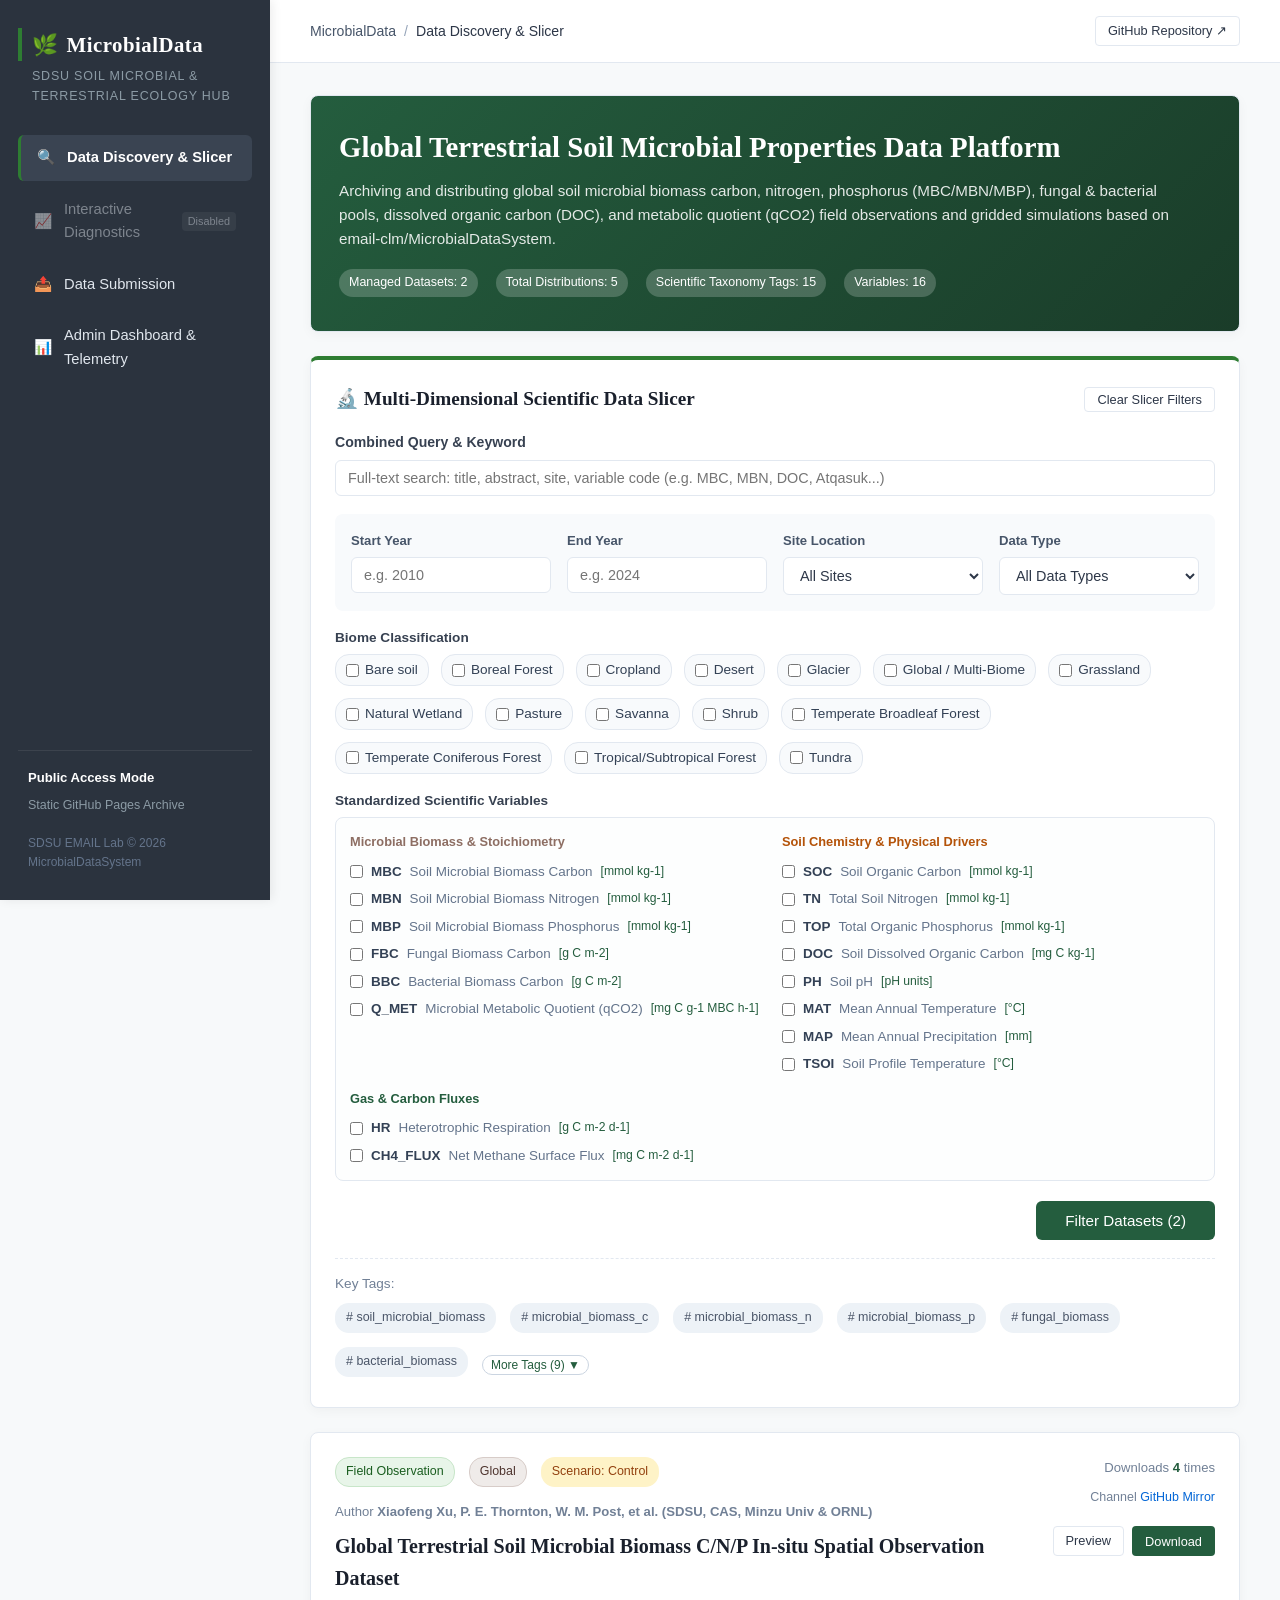
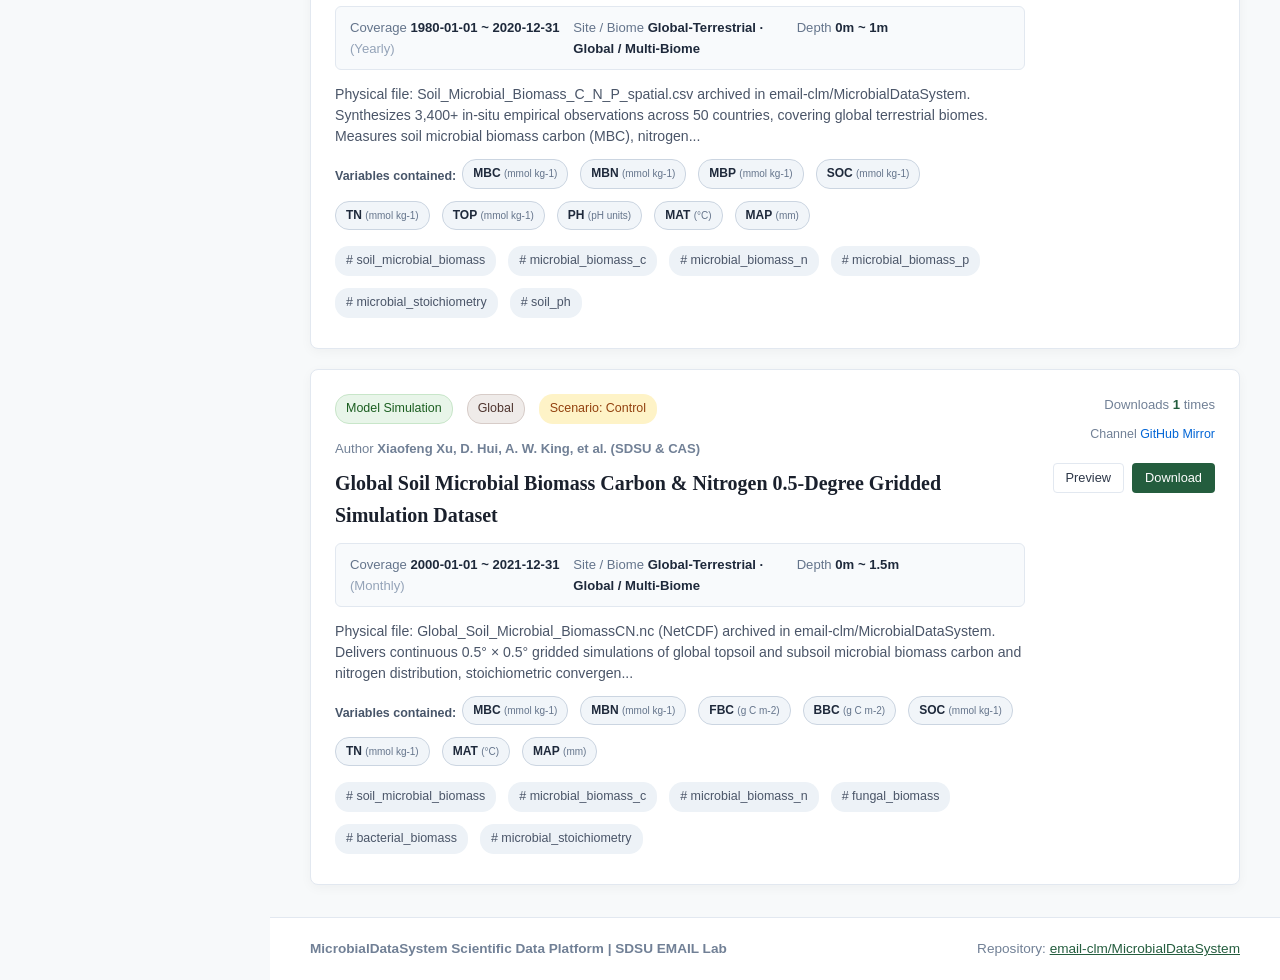
==== docs/index.html @ a7f604d0 "feat: add static pure-frontend portal build under docs for GitHub Pages deployment" ====
<!DOCTYPE html>
<html lang="en">
<head>
    <meta charset="UTF-8">
    <meta name="viewport" content="width=device-width, initial-scale=1.0">
    <title>Global Soil Microbial Data System (MicrobialDataSystem)</title>
    <link rel="stylesheet" href="assets/css/style.css">
    <script src="assets/js/echarts.min.js"></script>
    <script src="assets/js/data.js"></script>
    <style>
        .page-view { display: none; }
        .page-view.active { display: block; }
        .interactive-link { cursor: pointer; }
    </style>
</head>
<body>
    <!-- Sidebar -->
    <aside class="sidebar">
        <div class="brand">
            <span>🌿</span> MicrobialData
        </div>
        <div class="sub-brand">SDSU Soil Microbial & Terrestrial Ecology Hub</div>
        
        <ul class="sidebar-nav">
            <li>
                <a href="#/" id="navOverview" class="active">
                    <span>🔍</span> Data Discovery & Slicer
                </a>
            </li>
            <li>
                <a href="javascript:void(0);" style="opacity: 0.45; cursor: not-allowed; pointer-events: none; text-decoration: none;" title="Module undergoing maintenance (Disabled)">
                    <span>📈</span> Interactive Diagnostics <small style="font-size: 0.68rem; background: rgba(255,255,255,0.12); padding: 1px 6px; border-radius: 4px; margin-left: 6px;">Disabled</small>
                </a>
            </li>
            <li>
                <a href="#/upload" id="navUpload">
                    <span>📤</span> Data Submission
                </a>
            </li>
            <li>
                <a href="#/admin" id="navAdmin">
                    <span>📊</span> Admin Dashboard & Telemetry
                </a>
            </li>
        </ul>

        <div class="sidebar-footer">
            <div style="font-weight: 600; color: #fff;">Public Access Mode</div>
            <div style="font-size: 0.78rem;">Static GitHub Pages Archive</div>
            <div style="margin-top: 10px; font-size: 0.75rem; color: #64748b;">
                SDSU EMAIL Lab © 2026<br>
                MicrobialDataSystem
            </div>
        </div>
    </aside>

    <!-- Main Content Area -->
    <div class="main-wrapper">
        <header class="top-header">
            <div class="breadcrumbs" id="headerBreadcrumbs">
                <a href="#/" style="color: inherit; text-decoration: none; font-weight: 500;">MicrobialData</a>
                <span style="color: #94a3b8; margin: 0 2px;">/</span>
                <span id="breadcrumbCurrent">Data Discovery & Slicer</span>
            </div>
            <div class="header-user-status">
                <a href="https://github.com/email-clm/MicrobialDataSystem" target="_blank" class="btn btn-outline btn-sm">GitHub Repository ↗</a>
            </div>
        </header>

        <main class="content-area">
            <!-- 1. VIEW: Home & Slicer -->
            <div id="viewHome" class="page-view active">
                <div class="card" style="background: linear-gradient(135deg, #245d3e 0%, #1a3c29 100%); color: #fff; padding: 28px;">
                    <h1 style="font-family: var(--font-serif); font-size: 1.8rem; margin-bottom: 8px;">Global Terrestrial Soil Microbial Properties Data Platform</h1>
                    <p style="opacity: 0.88; font-size: 0.95rem; max-width: 860px; line-height: 1.6;">
                        Archiving and distributing global soil microbial biomass carbon, nitrogen, phosphorus (MBC/MBN/MBP), fungal & bacterial pools, dissolved organic carbon (DOC), and metabolic quotient (qCO2) field observations and gridded simulations based on email-clm/MicrobialDataSystem.
                    </p>
                    <div style="margin-top: 18px; display: flex; gap: 12px; flex-wrap: wrap;">
                        <span class="badge" id="statBadgeDatasets" style="background: rgba(255,255,255,0.2); color: #fff; border: none;">Managed Datasets: 2</span>
                        <span class="badge" id="statBadgeDownloads" style="background: rgba(255,255,255,0.2); color: #fff; border: none;">Total Distributions: 3</span>
                        <span class="badge" id="statBadgeKeywords" style="background: rgba(255,255,255,0.2); color: #fff; border: none;">Scientific Taxonomy Tags: 15</span>
                        <span class="badge" id="statBadgeVariables" style="background: rgba(255,255,255,0.2); color: #fff; border: none;">Variables: 16</span>
                    </div>
                </div>

                <!-- Multi-dimensional Scientific Data Slicer Panel -->
                <div class="card" style="border-top: 4px solid var(--primary-light);">
                    <div class="card-title">
                        <span>🔬 Multi-Dimensional Scientific Data Slicer</span>
                        <button type="button" onclick="resetFilters()" class="btn btn-outline btn-sm">Clear Slicer Filters</button>
                    </div>

                    <form id="dataSlicerForm" onsubmit="event.preventDefault(); applySlicerFilters();">
                        <div class="form-group">
                            <label class="form-label" for="searchQuery">Combined Query & Keyword</label>
                            <input type="text" id="searchQuery" class="form-control" placeholder="Full-text search: title, abstract, site, variable code (e.g. MBC, MBN, DOC, Atqasuk...)" oninput="applySlicerFilters()">
                        </div>

                        <!-- Spatio-temporal Grid -->
                        <div style="display: grid; grid-template-columns: repeat(auto-fit, minmax(200px, 1fr)); gap: 16px; background: #f8fafc; padding: 16px; border-radius: 8px; margin-bottom: 16px;">
                            <div>
                                <label class="form-label" style="font-size: 0.82rem; color: #475569;">Start Year</label>
                                <input type="number" id="filterStartYear" class="form-control" placeholder="e.g. 2010" min="1900" max="2100" oninput="applySlicerFilters()">
                            </div>

                            <div>
                                <label class="form-label" style="font-size: 0.82rem; color: #475569;">End Year</label>
                                <input type="number" id="filterEndYear" class="form-control" placeholder="e.g. 2024" min="1900" max="2100" oninput="applySlicerFilters()">
                            </div>

                            <div>
                                <label class="form-label" style="font-size: 0.82rem; color: #475569;">Site Location</label>
                                <select id="filterSite" class="form-control" onchange="applySlicerFilters()">
                                    <option value="">All Sites</option>
                                </select>
                            </div>

                            <div>
                                <label class="form-label" style="font-size: 0.82rem; color: #475569;">Data Type</label>
                                <select id="filterDataType" class="form-control" onchange="applySlicerFilters()">
                                    <option value="">All Data Types</option>
                                    <option value="Field Observation">Field Observation</option>
                                    <option value="Model Simulation">Model Simulation</option>
                                    <option value="Hybrid">Hybrid Assimilation</option>
                                </select>
                            </div>
                        </div>

                        <!-- Biome Multi-select -->
                        <div style="margin-bottom: 16px;">
                            <label class="form-label" style="font-size: 0.85rem; font-weight: 600;">Biome Classification</label>
                            <div id="biomeChecklist" style="display: flex; gap: 12px; flex-wrap: wrap;"></div>
                        </div>

                        <!-- Standardized Scientific Variables -->
                        <div style="margin-bottom: 20px;">
                            <label class="form-label" style="font-size: 0.85rem; font-weight: 600;">Standardized Scientific Variables</label>
                            <div style="display: grid; grid-template-columns: repeat(auto-fit, minmax(280px, 1fr)); gap: 14px; background: #fdfefe; border: 1px solid var(--border-color); border-radius: 8px; padding: 14px;">
                                <div>
                                    <div style="font-size: 0.8rem; font-weight: bold; color: var(--secondary); margin-bottom: 8px;">Microbial Biomass & Stoichiometry</div>
                                    <div id="varsMicrobial" style="display: flex; flex-direction: column; gap: 6px;"></div>
                                </div>
                                <div>
                                    <div style="font-size: 0.8rem; font-weight: bold; color: #b45309; margin-bottom: 8px;">Soil Chemistry & Physical Drivers</div>
                                    <div id="varsPhysics" style="display: flex; flex-direction: column; gap: 6px;"></div>
                                </div>
                                <div>
                                    <div style="font-size: 0.8rem; font-weight: bold; color: var(--primary); margin-bottom: 8px;">Gas & Carbon Fluxes</div>
                                    <div id="varsGas" style="display: flex; flex-direction: column; gap: 6px;"></div>
                                </div>
                            </div>
                        </div>

                        <div style="display: flex; justify-content: flex-end;">
                            <button type="button" onclick="applySlicerFilters()" class="btn btn-primary" id="btnFilterCount" style="padding: 10px 28px; font-size: 0.95rem;">Filter Datasets</button>
                        </div>
                    </form>

                    <!-- Popular Taxonomy Tags (Top 6 + Collapsible More) -->
                    <div style="margin-top: 18px; padding-top: 14px; border-top: 1px dashed var(--border-color); display: flex; align-items: center; gap: 8px; flex-wrap: wrap;">
                        <span style="font-size: 0.85rem; color: var(--text-muted); font-weight: 500;">Key Tags:</span>
                        <div id="keyTagsContainer" style="display: inline-flex; gap: 8px; flex-wrap: wrap; align-items: center;"></div>
                    </div>
                </div>

                <!-- Dataset Cards List -->
                <div id="datasetCardsContainer" style="display: flex; flex-direction: column; gap: 20px;"></div>
            </div>

            <!-- 2. VIEW: Dataset Detail -->
            <div id="viewDetail" class="page-view">
                <div id="detailContent"></div>
            </div>

            <!-- 3. VIEW: Upload Form (Simulated Static Form) -->
            <div id="viewUpload" class="page-view">
                <div class="card" style="max-width: 900px; margin: 0 auto;">
                    <div class="card-title">
                        <span>📤 Ingest & Share Scientific Dataset</span>
                        <span class="badge badge-primary">GitHub & Local File & Cloud</span>
                    </div>
                    <p class="card-subtitle">
                        In accordance with scientific data sharing standards, please enter accurate metadata. Submissions will be indexed and cataloged automatically.
                    </p>
                    <form onsubmit="event.preventDefault(); submitStaticUpload();">
                        <div class="form-group">
                            <label class="form-label">Dataset Title / Research Publication Name *</label>
                            <input type="text" id="uploadTitle" class="form-control" placeholder="e.g., Global Soil Microbial Biomass Carbon and Nitrogen Dataset" required>
                        </div>
                        <div style="display: grid; grid-template-columns: 1fr 1fr; gap: 16px;">
                            <div class="form-group">
                                <label class="form-label">Lead Author / Responsible Group *</label>
                                <input type="text" id="uploadAuthor" class="form-control" placeholder="e.g., Xiaofeng Xu et al. (SDSU)" required>
                            </div>
                            <div class="form-group">
                                <label class="form-label">Base Year *</label>
                                <input type="number" id="uploadYear" class="form-control" value="2026" required>
                            </div>
                        </div>
                        <div class="form-group">
                            <label class="form-label">Detailed Description & Scientific Background *</label>
                            <textarea id="uploadDesc" class="form-control" rows="4" placeholder="Experimental design, sampling methods, geographical scope..." required></textarea>
                        </div>
                        <div class="form-group">
                            <label class="form-label">GitHub Repository / Direct Download Link</label>
                            <input type="url" id="uploadUrl" class="form-control" value="https://github.com/email-clm/MicrobialDataSystem">
                        </div>
                        <div style="margin-top: 24px; display: flex; justify-content: flex-end; gap: 12px;">
                            <a href="#/" class="btn btn-outline">Cancel</a>
                            <button type="submit" class="btn btn-primary">Submit & Ingest to Portal</button>
                        </div>
                    </form>
                </div>
            </div>

            <!-- 4. VIEW: Admin Dashboard -->
            <div id="viewAdmin" class="page-view">
                <div style="display: flex; justify-content: space-between; align-items: center; margin-bottom: 24px; flex-wrap: wrap; gap: 12px;">
                    <div>
                        <h1 style="font-family: var(--font-serif); font-size: 1.5rem; color: #1a202c;">Platform Management & Scientific Audit Telemetry</h1>
                        <p style="font-size: 0.88rem; color: var(--text-muted);">Real-time telemetry on dataset distributions, research purposes, and data taxonomy.</p>
                    </div>
                </div>

                <div class="stats-grid">
                    <div class="stat-box">
                        <div class="stat-label">Managed Datasets</div>
                        <div class="stat-num" id="adminStatDatasets">2</div>
                    </div>
                    <div class="stat-box">
                        <div class="stat-label">Total Distributions</div>
                        <div class="stat-num" id="adminStatDownloads" style="color: var(--primary);">3</div>
                    </div>
                    <div class="stat-box">
                        <div class="stat-label">Recorded Distributions</div>
                        <div class="stat-num" id="adminStatRecords">3</div>
                    </div>
                    <div class="stat-box">
                        <div class="stat-label">Active Subject Tags</div>
                        <div class="stat-num" id="adminStatTags" style="color: var(--secondary);">15</div>
                    </div>
                </div>

                <div style="display: grid; grid-template-columns: 3fr 2fr; gap: 24px;">
                    <div class="card">
                        <div class="card-title">Distribution Volume by Dataset</div>
                        <div id="adminTrendChart" style="width: 100%; height: 320px;"></div>
                    </div>
                    <div class="card">
                        <div class="card-title">Archived Dataset Composition by Data Type</div>
                        <div id="adminPurposeChart" style="width: 100%; height: 320px;"></div>
                    </div>
                </div>
            </div>
        </main>

        <footer class="footer">
            <div>
                <strong>MicrobialDataSystem Scientific Data Platform | SDSU EMAIL Lab</strong>
            </div>
            <div>
                Repository: <a href="https://github.com/email-clm/MicrobialDataSystem" target="_blank" style="color: var(--primary);">email-clm/MicrobialDataSystem</a>
            </div>
        </footer>
    </div>

    <!-- Download Modal -->
    <div class="modal-overlay" id="downloadModal">
        <div class="modal-card">
            <div class="modal-header">
                <div class="modal-title">Scientific Data Access & Usage Registration</div>
                <button class="modal-close" onclick="closeDownloadModal()">&times;</button>
            </div>
            <form onsubmit="event.preventDefault(); confirmModalDownload();">
                <div style="margin-bottom: 16px; font-size: 0.9rem; color: var(--text-muted);">
                    You are requesting to access dataset:<br>
                    <strong id="modalDatasetTitle" style="color: var(--text-dark);">-</strong>
                    <div style="margin-top: 4px; font-size: 0.82rem;">Distribution Channel: <span id="modalSourceType">GitHub Stream</span></div>
                </div>

                <div class="form-group">
                    <label class="form-label" for="modalInstitution">Your Research Institution / University *</label>
                    <input type="text" id="modalInstitution" class="form-control" placeholder="e.g., San Diego State University / CAS" required>
                </div>

                <div class="form-group">
                    <label class="form-label" for="modalPurpose">Research Purpose & Application Context *</label>
                    <select id="modalPurpose" class="form-control" required>
                        <option value="Academic Research" selected>Academic Research & Peer-Reviewed Publications</option>
                        <option value="Model Calibration & Validation">Microbial & Land Model Calibration/Validation</option>
                        <option value="Teaching & Education">Graduate / University Course Teaching</option>
                        <option value="Cross-site Synthesis">Global Synthesis & Meta-analysis</option>
                        <option value="General Exploration">General Scientific Exploration & Evaluation</option>
                    </select>
                </div>

                <div style="font-size: 0.78rem; color: #94a3b8; margin-bottom: 18px; line-height: 1.4;">
                    * Governed by scientific data sharing policies. Purpose and institutional affiliations are recorded in the audit log for provenance and citation tracking.
                </div>

                <div style="display: flex; justify-content: flex-end; gap: 10px;">
                    <button type="button" class="btn btn-outline" onclick="closeDownloadModal()">Cancel</button>
                    <button type="submit" id="modalSubmitBtn" class="btn btn-primary">Confirm Purpose & Start Download</button>
                </div>
            </form>
        </div>
    </div>

    <!-- Static Application Script -->
    <script src="assets/js/app.js"></script>
</body>
</html>
---- docs/assets/css/style.css ----
:root {
    --sidebar-bg: #2b333e;
    --sidebar-active: #3a4452;
    --sidebar-hover: #333d4b;
    --sidebar-text: #e0e6ed;
    --sidebar-muted: #8c9ba5;
    
    --primary: #245d3e;
    --primary-light: #2e7d32;
    --primary-hover: #1b4730;
    --secondary: #8d6e63;
    
    --bg-canvas: #f7f9fa;
    --card-bg: #ffffff;
    --text-dark: #2d3748;
    --text-muted: #718096;
    --border-color: #e2e8f0;
    --border-focus: #2e7d32;
    
    --font-serif: Merriweather, "Source Serif Pro", Georgia, serif;
    --font-sans: -apple-system, BlinkMacSystemFont, "Segoe UI", Roboto, "Helvetica Neue", Arial, sans-serif;
    --font-mono: ui-monospace, SFMono-Regular, Menlo, Monaco, Consolas, monospace;
}

* {
    box-sizing: border-box;
    margin: 0;
    padding: 0;
}

body {
    font-family: var(--font-sans);
    background-color: var(--bg-canvas);
    color: var(--text-dark);
    display: flex;
    min-height: 100vh;
    line-height: 1.6;
}

/* Fixed left vertical navigation (GRooT elegant style) */
.sidebar {
    width: 270px;
    background: var(--sidebar-bg);
    color: var(--sidebar-text);
    display: flex;
    flex-direction: column;
    position: fixed;
    top: 0;
    bottom: 0;
    left: 0;
    padding: 28px 18px;
    z-index: 100;
    box-shadow: 2px 0 10px rgba(0, 0, 0, 0.08);
}

.sidebar .brand {
    font-family: var(--font-serif);
    font-size: 1.3rem;
    font-weight: 700;
    color: #ffffff;
    letter-spacing: 0.5px;
    margin-bottom: 6px;
    padding-left: 10px;
    border-left: 4px solid var(--primary-light);
    display: flex;
    align-items: center;
    gap: 8px;
}

.sidebar .sub-brand {
    font-size: 0.78rem;
    color: var(--sidebar-muted);
    padding-left: 14px;
    margin-bottom: 28px;
    text-transform: uppercase;
    letter-spacing: 0.8px;
}

.sidebar-nav {
    list-style: none;
    display: flex;
    flex-direction: column;
    gap: 6px;
}

.sidebar-nav a {
    color: var(--sidebar-text);
    text-decoration: none;
    padding: 11px 16px;
    border-radius: 6px;
    display: flex;
    align-items: center;
    gap: 12px;
    font-size: 0.92rem;
    font-weight: 500;
    transition: all 0.2s ease-in-out;
}

.sidebar-nav a:hover {
    background: var(--sidebar-hover);
    color: #ffffff;
    transform: translateX(2px);
}

.sidebar-nav a.active {
    background: var(--sidebar-active);
    color: #ffffff;
    border-left: 3px solid var(--primary-light);
    font-weight: 600;
}

.sidebar-footer {
    margin-top: auto;
    font-size: 0.82rem;
    color: var(--sidebar-muted);
    padding: 16px 10px 0 10px;
    border-top: 1px solid rgba(255, 255, 255, 0.08);
    display: flex;
    flex-direction: column;
    gap: 8px;
}

.sidebar-footer a {
    color: #cbd5e0;
    text-decoration: none;
    transition: color 0.2s;
}

.sidebar-footer a:hover {
    color: #ffffff;
    text-decoration: underline;
}

/* Main content area */
.main-wrapper {
    margin-left: 270px;
    flex: 1;
    display: flex;
    flex-direction: column;
    min-height: 100vh;
}

.top-header {
    background: #ffffff;
    border-bottom: 1px solid var(--border-color);
    padding: 16px 40px;
    display: flex;
    justify-content: space-between;
    align-items: center;
}

.breadcrumbs {
    font-size: 0.88rem;
    color: var(--text-muted);
    display: flex;
    align-items: center;
    gap: 6px;
    flex-wrap: wrap;
}
.breadcrumbs a {
    color: #475569;
    text-decoration: none;
    transition: color 0.15s ease;
}
.breadcrumbs a:hover {
    color: var(--primary);
    text-decoration: underline;
}
.breadcrumbs span {
    color: var(--text-dark);
    font-weight: 500;
}

.header-user-status {
    font-size: 0.88rem;
    display: flex;
    align-items: center;
    gap: 12px;
}

.content-area {
    padding: 32px 40px;
    max-width: 1440px;
    width: 100%;
}

.footer {
    margin-top: auto;
    padding: 20px 40px;
    border-top: 1px solid var(--border-color);
    background: #ffffff;
    font-size: 0.85rem;
    color: var(--text-muted);
    display: flex;
    justify-content: space-between;
    align-items: center;
}

/* Cards and grid system */
.card {
    background: var(--card-bg);
    border: 1px solid var(--border-color);
    border-radius: 8px;
    padding: 24px;
    margin-bottom: 24px;
    box-shadow: 0 3px 12px rgba(0, 0, 0, 0.04);
}

.card-title {
    font-family: var(--font-serif);
    font-size: 1.2rem;
    color: #1a202c;
    margin-bottom: 16px;
    font-weight: 600;
    display: flex;
    align-items: center;
    justify-content: space-between;
}

.card-subtitle {
    font-size: 0.9rem;
    color: var(--text-muted);
    margin-top: -10px;
    margin-bottom: 16px;
}

.stats-grid {
    display: grid;
    grid-template-columns: repeat(auto-fit, minmax(220px, 1fr));
    gap: 20px;
    margin-bottom: 24px;
}

.stat-box {
    background: #ffffff;
    border: 1px solid var(--border-color);
    border-radius: 8px;
    padding: 20px;
    box-shadow: 0 2px 8px rgba(0,0,0,0.03);
    border-top: 4px solid var(--primary-light);
}

.stat-label {
    font-size: 0.82rem;
    text-transform: uppercase;
    color: var(--text-muted);
    letter-spacing: 0.5px;
    margin-bottom: 6px;
}

.stat-num {
    font-size: 2rem;
    font-weight: 700;
    color: #1a202c;
    font-family: var(--font-serif);
}

/* Tags and badges */
.badge {
    display: inline-block;
    padding: 4px 10px;
    background: #edf2f7;
    color: #4a5568;
    border-radius: 14px;
    font-size: 0.78rem;
    font-weight: 500;
    margin-right: 6px;
    margin-bottom: 6px;
    text-decoration: none;
    transition: all 0.15s ease;
    border: 1px solid transparent;
}

.badge:hover, .badge.active {
    background: #e2e8f0;
    color: var(--primary);
    border-color: var(--primary-light);
}

.badge-primary {
    background: #e8f5e9;
    color: #1b5e20;
    border-color: #c8e6c9;
}

.badge-brown {
    background: #efebe9;
    color: #4e342e;
    border-color: #d7ccc8;
}

/* Button standards */
.btn {
    display: inline-flex;
    align-items: center;
    justify-content: center;
    gap: 8px;
    padding: 8px 18px;
    border-radius: 6px;
    font-size: 0.9rem;
    font-weight: 500;
    cursor: pointer;
    text-decoration: none;
    transition: all 0.2s ease;
    border: 1px solid transparent;
}

.btn-primary {
    background: var(--primary);
    color: #ffffff;
}
.btn-primary:hover {
    background: var(--primary-hover);
    color: #ffffff;
}

.btn-outline {
    background: transparent;
    color: var(--text-dark);
    border-color: var(--border-color);
}
.btn-outline:hover {
    background: #f1f5f9;
    border-color: #cbd5e1;
}

.btn-secondary {
    background: var(--secondary);
    color: #ffffff;
}
.btn-secondary:hover {
    background: #6d4c41;
}

.btn-sm {
    padding: 4px 12px;
    font-size: 0.8rem;
    border-radius: 4px;
}

/* Form input controls */
.form-group {
    margin-bottom: 18px;
}

.form-label {
    display: block;
    margin-bottom: 6px;
    font-size: 0.88rem;
    font-weight: 600;
    color: #374151;
}

.form-control {
    width: 100%;
    padding: 9px 12px;
    border: 1px solid var(--border-color);
    border-radius: 6px;
    font-size: 0.9rem;
    color: var(--text-dark);
    background-color: #ffffff;
    transition: border-color 0.15s ease-in-out, box-shadow 0.15s ease-in-out;
}

.form-control:focus {
    outline: none;
    border-color: var(--border-focus);
    box-shadow: 0 0 0 3px rgba(46, 125, 50, 0.15);
}

textarea.form-control {
    min-height: 100px;
    resize: vertical;
}

/* Modal standards */
.modal-overlay {
    display: none;
    position: fixed;
    top: 0; left: 0; right: 0; bottom: 0;
    background: rgba(0, 0, 0, 0.55);
    z-index: 1000;
    align-items: center;
    justify-content: center;
}

.modal-overlay.active {
    display: flex;
}

.modal-card {
    background: #ffffff;
    border-radius: 10px;
    width: 90%;
    max-width: 520px;
    padding: 28px;
    box-shadow: 0 20px 25px -5px rgba(0, 0, 0, 0.15), 0 10px 10px -5px rgba(0, 0, 0, 0.05);
}

.modal-header {
    display: flex;
    justify-content: space-between;
    align-items: center;
    margin-bottom: 18px;
    border-bottom: 1px solid var(--border-color);
    padding-bottom: 12px;
}

.modal-title {
    font-family: var(--font-serif);
    font-size: 1.15rem;
    font-weight: 700;
    color: var(--text-dark);
}

.modal-close {
    background: none;
    border: none;
    font-size: 1.4rem;
    cursor: pointer;
    color: var(--text-muted);
}

/* Data tables */
.data-table {
    width: 100%;
    border-collapse: collapse;
    font-size: 0.88rem;
}

.data-table th, .data-table td {
    padding: 12px 14px;
    text-align: left;
    border-bottom: 1px solid var(--border-color);
}

.data-table th {
    background-color: #f8fafc;
    color: #475569;
    font-weight: 600;
}

.data-table tr:hover td {
    background-color: #f8fafc;
}

/* Flash notifications */
.flash-message {
    padding: 12px 18px;
    border-radius: 6px;
    margin-bottom: 20px;
    font-size: 0.9rem;
}
.flash-success {
    background-color: #def7ec;
    color: #03543f;
    border: 1px solid #bcf0da;
}
.flash-error {
    background-color: #fde8e8;
    color: #9b1c1c;
    border: 1px solid #f8b4b4;
}
.flash-info {
    background-color: #e1effe;
    color: #1e429f;
    border: 1px solid #b3c5ff;
}
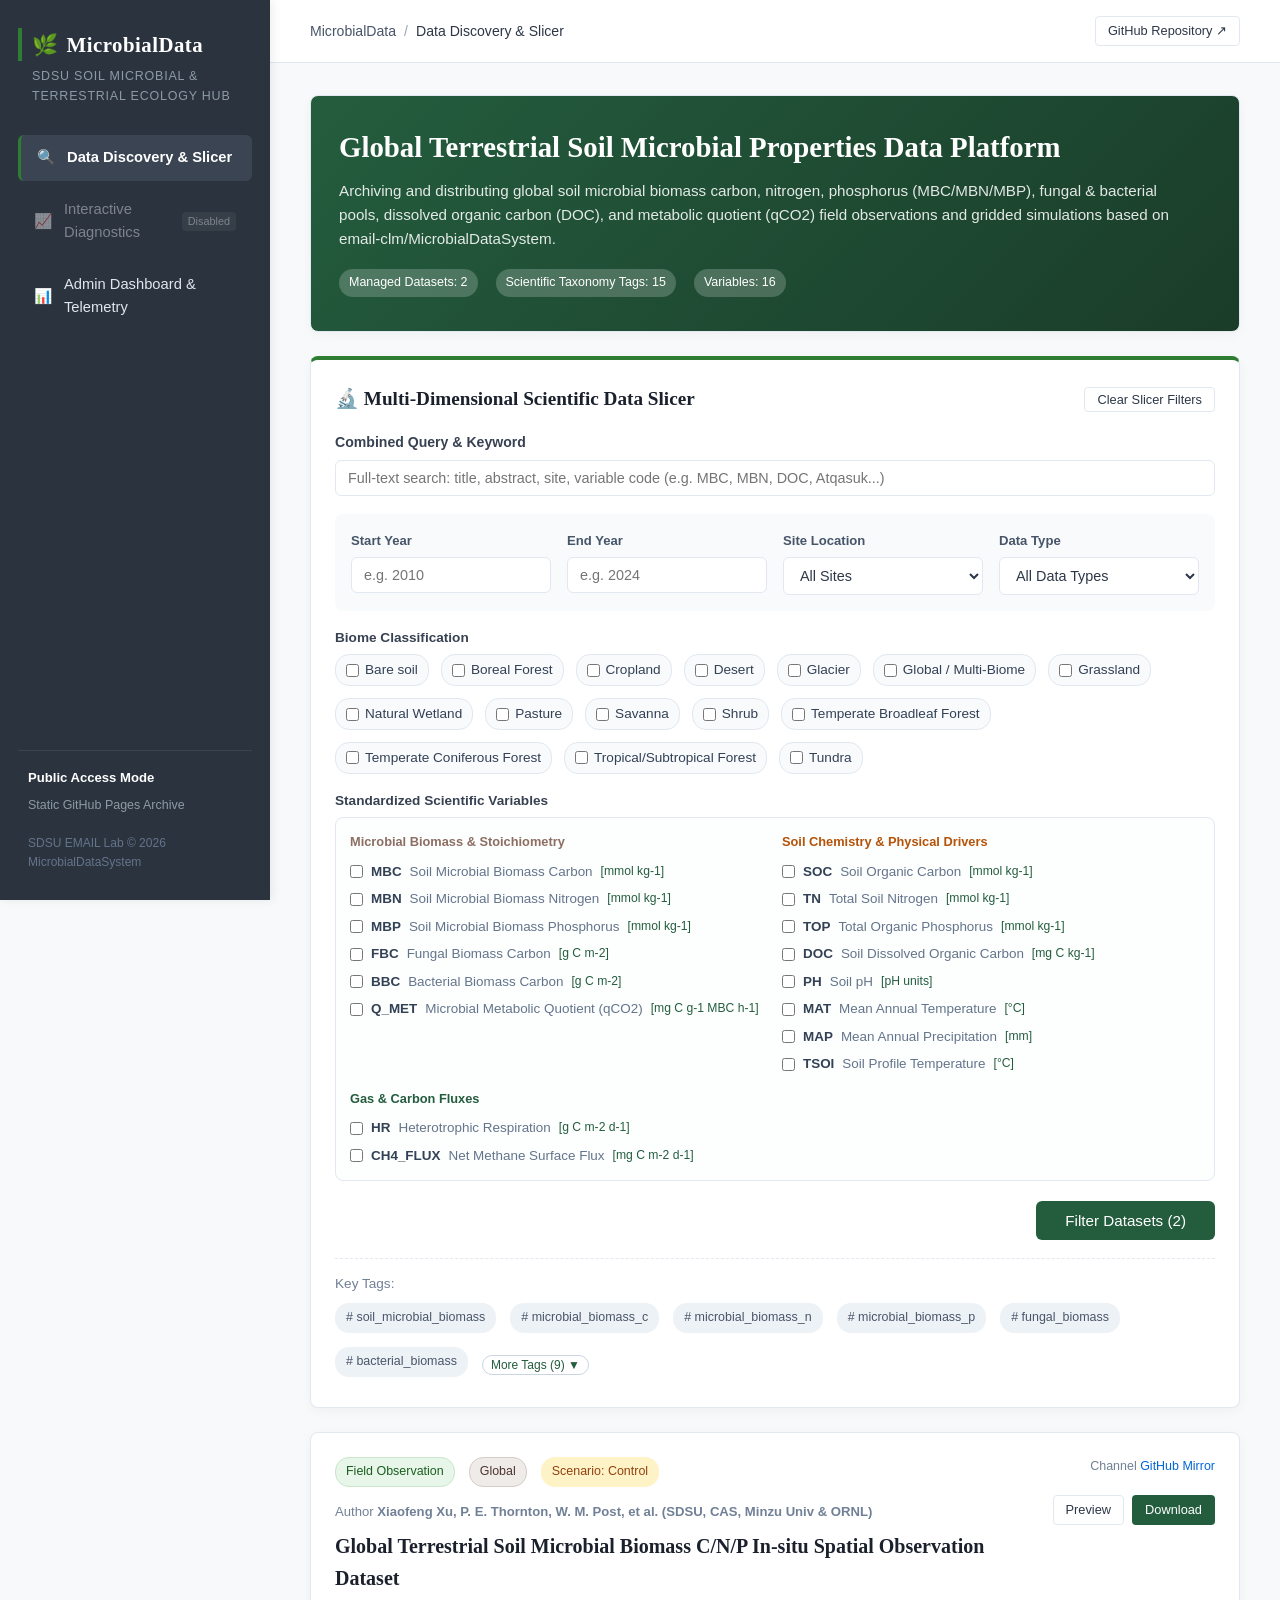
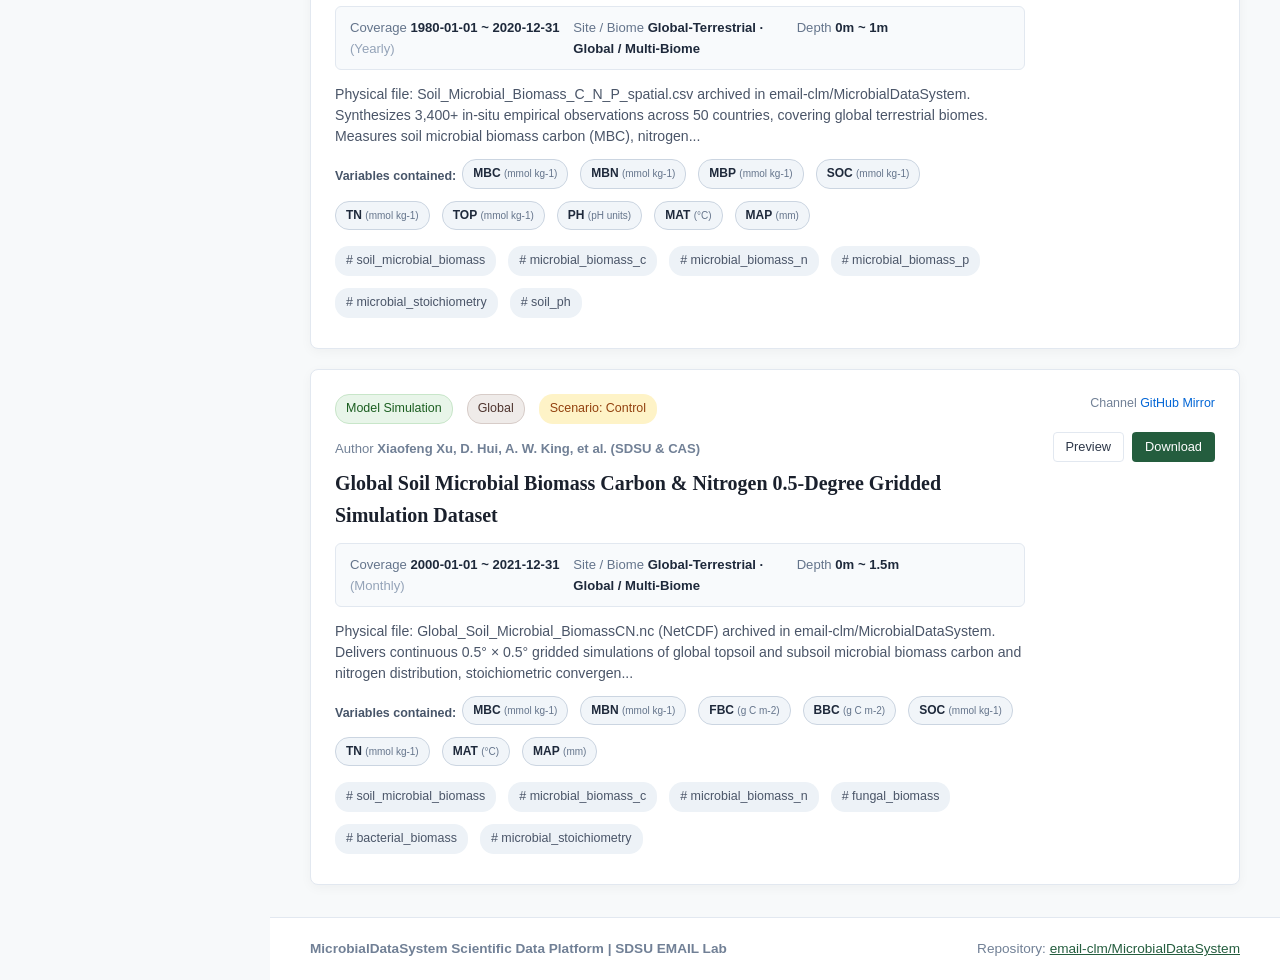
==== commit 84c2b842: "refactor: remove download counters, access registration, and submission from static build" ====
--- a/docs/index.html
+++ b/docs/index.html
@@ -4,6 +4,7 @@
     <meta charset="UTF-8">
     <meta name="viewport" content="width=device-width, initial-scale=1.0">
     <title>Global Soil Microbial Data System (MicrobialDataSystem)</title>
+    <link rel="icon" type="image/svg+xml" href="favicon.svg">
     <link rel="stylesheet" href="assets/css/style.css">
     <script src="assets/js/echarts.min.js"></script>
     <script src="assets/js/data.js"></script>
@@ -33,11 +34,6 @@
                 </a>
             </li>
             <li>
-                <a href="#/upload" id="navUpload">
-                    <span>📤</span> Data Submission
-                </a>
-            </li>
-            <li>
                 <a href="#/admin" id="navAdmin">
                     <span>📊</span> Admin Dashboard & Telemetry
                 </a>
@@ -77,7 +73,6 @@
                     </p>
                     <div style="margin-top: 18px; display: flex; gap: 12px; flex-wrap: wrap;">
                         <span class="badge" id="statBadgeDatasets" style="background: rgba(255,255,255,0.2); color: #fff; border: none;">Managed Datasets: 2</span>
-                        <span class="badge" id="statBadgeDownloads" style="background: rgba(255,255,255,0.2); color: #fff; border: none;">Total Distributions: 3</span>
                         <span class="badge" id="statBadgeKeywords" style="background: rgba(255,255,255,0.2); color: #fff; border: none;">Scientific Taxonomy Tags: 15</span>
                         <span class="badge" id="statBadgeVariables" style="background: rgba(255,255,255,0.2); color: #fff; border: none;">Variables: 16</span>
                     </div>
@@ -172,53 +167,12 @@
                 <div id="detailContent"></div>
             </div>
 
-            <!-- 3. VIEW: Upload Form (Simulated Static Form) -->
-            <div id="viewUpload" class="page-view">
-                <div class="card" style="max-width: 900px; margin: 0 auto;">
-                    <div class="card-title">
-                        <span>📤 Ingest & Share Scientific Dataset</span>
-                        <span class="badge badge-primary">GitHub & Local File & Cloud</span>
-                    </div>
-                    <p class="card-subtitle">
-                        In accordance with scientific data sharing standards, please enter accurate metadata. Submissions will be indexed and cataloged automatically.
-                    </p>
-                    <form onsubmit="event.preventDefault(); submitStaticUpload();">
-                        <div class="form-group">
-                            <label class="form-label">Dataset Title / Research Publication Name *</label>
-                            <input type="text" id="uploadTitle" class="form-control" placeholder="e.g., Global Soil Microbial Biomass Carbon and Nitrogen Dataset" required>
-                        </div>
-                        <div style="display: grid; grid-template-columns: 1fr 1fr; gap: 16px;">
-                            <div class="form-group">
-                                <label class="form-label">Lead Author / Responsible Group *</label>
-                                <input type="text" id="uploadAuthor" class="form-control" placeholder="e.g., Xiaofeng Xu et al. (SDSU)" required>
-                            </div>
-                            <div class="form-group">
-                                <label class="form-label">Base Year *</label>
-                                <input type="number" id="uploadYear" class="form-control" value="2026" required>
-                            </div>
-                        </div>
-                        <div class="form-group">
-                            <label class="form-label">Detailed Description & Scientific Background *</label>
-                            <textarea id="uploadDesc" class="form-control" rows="4" placeholder="Experimental design, sampling methods, geographical scope..." required></textarea>
-                        </div>
-                        <div class="form-group">
-                            <label class="form-label">GitHub Repository / Direct Download Link</label>
-                            <input type="url" id="uploadUrl" class="form-control" value="https://github.com/email-clm/MicrobialDataSystem">
-                        </div>
-                        <div style="margin-top: 24px; display: flex; justify-content: flex-end; gap: 12px;">
-                            <a href="#/" class="btn btn-outline">Cancel</a>
-                            <button type="submit" class="btn btn-primary">Submit & Ingest to Portal</button>
-                        </div>
-                    </form>
-                </div>
-            </div>
-
-            <!-- 4. VIEW: Admin Dashboard -->
+            <!-- 3. VIEW: Admin Dashboard -->
             <div id="viewAdmin" class="page-view">
                 <div style="display: flex; justify-content: space-between; align-items: center; margin-bottom: 24px; flex-wrap: wrap; gap: 12px;">
                     <div>
-                        <h1 style="font-family: var(--font-serif); font-size: 1.5rem; color: #1a202c;">Platform Management & Scientific Audit Telemetry</h1>
-                        <p style="font-size: 0.88rem; color: var(--text-muted);">Real-time telemetry on dataset distributions, research purposes, and data taxonomy.</p>
+                        <h1 style="font-family: var(--font-serif); font-size: 1.5rem; color: #1a202c;">Catalogue Management & Collection Telemetry</h1>
+                        <p style="font-size: 0.88rem; color: var(--text-muted);">Live metadata on archived datasets, standardized variables, and scientific taxonomy.</p>
                     </div>
                 </div>
 
@@ -228,12 +182,8 @@
                         <div class="stat-num" id="adminStatDatasets">2</div>
                     </div>
                     <div class="stat-box">
-                        <div class="stat-label">Total Distributions</div>
-                        <div class="stat-num" id="adminStatDownloads" style="color: var(--primary);">3</div>
-                    </div>
-                    <div class="stat-box">
-                        <div class="stat-label">Recorded Distributions</div>
-                        <div class="stat-num" id="adminStatRecords">3</div>
+                        <div class="stat-label">Managed Variables</div>
+                        <div class="stat-num" id="adminStatVariables" style="color: var(--primary);">16</div>
                     </div>
                     <div class="stat-box">
                         <div class="stat-label">Active Subject Tags</div>
@@ -243,7 +193,7 @@
 
                 <div style="display: grid; grid-template-columns: 3fr 2fr; gap: 24px;">
                     <div class="card">
-                        <div class="card-title">Distribution Volume by Dataset</div>
+                        <div class="card-title">Managed Variables by Scientific Category</div>
                         <div id="adminTrendChart" style="width: 100%; height: 320px;"></div>
                     </div>
                     <div class="card">
@@ -262,48 +212,6 @@
                 Repository: <a href="https://github.com/email-clm/MicrobialDataSystem" target="_blank" style="color: var(--primary);">email-clm/MicrobialDataSystem</a>
             </div>
         </footer>
-    </div>
-
-    <!-- Download Modal -->
-    <div class="modal-overlay" id="downloadModal">
-        <div class="modal-card">
-            <div class="modal-header">
-                <div class="modal-title">Scientific Data Access & Usage Registration</div>
-                <button class="modal-close" onclick="closeDownloadModal()">&times;</button>
-            </div>
-            <form onsubmit="event.preventDefault(); confirmModalDownload();">
-                <div style="margin-bottom: 16px; font-size: 0.9rem; color: var(--text-muted);">
-                    You are requesting to access dataset:<br>
-                    <strong id="modalDatasetTitle" style="color: var(--text-dark);">-</strong>
-                    <div style="margin-top: 4px; font-size: 0.82rem;">Distribution Channel: <span id="modalSourceType">GitHub Stream</span></div>
-                </div>
-
-                <div class="form-group">
-                    <label class="form-label" for="modalInstitution">Your Research Institution / University *</label>
-                    <input type="text" id="modalInstitution" class="form-control" placeholder="e.g., San Diego State University / CAS" required>
-                </div>
-
-                <div class="form-group">
-                    <label class="form-label" for="modalPurpose">Research Purpose & Application Context *</label>
-                    <select id="modalPurpose" class="form-control" required>
-                        <option value="Academic Research" selected>Academic Research & Peer-Reviewed Publications</option>
-                        <option value="Model Calibration & Validation">Microbial & Land Model Calibration/Validation</option>
-                        <option value="Teaching & Education">Graduate / University Course Teaching</option>
-                        <option value="Cross-site Synthesis">Global Synthesis & Meta-analysis</option>
-                        <option value="General Exploration">General Scientific Exploration & Evaluation</option>
-                    </select>
-                </div>
-
-                <div style="font-size: 0.78rem; color: #94a3b8; margin-bottom: 18px; line-height: 1.4;">
-                    * Governed by scientific data sharing policies. Purpose and institutional affiliations are recorded in the audit log for provenance and citation tracking.
-                </div>
-
-                <div style="display: flex; justify-content: flex-end; gap: 10px;">
-                    <button type="button" class="btn btn-outline" onclick="closeDownloadModal()">Cancel</button>
-                    <button type="submit" id="modalSubmitBtn" class="btn btn-primary">Confirm Purpose & Start Download</button>
-                </div>
-            </form>
-        </div>
     </div>
 
     <!-- Static Application Script -->
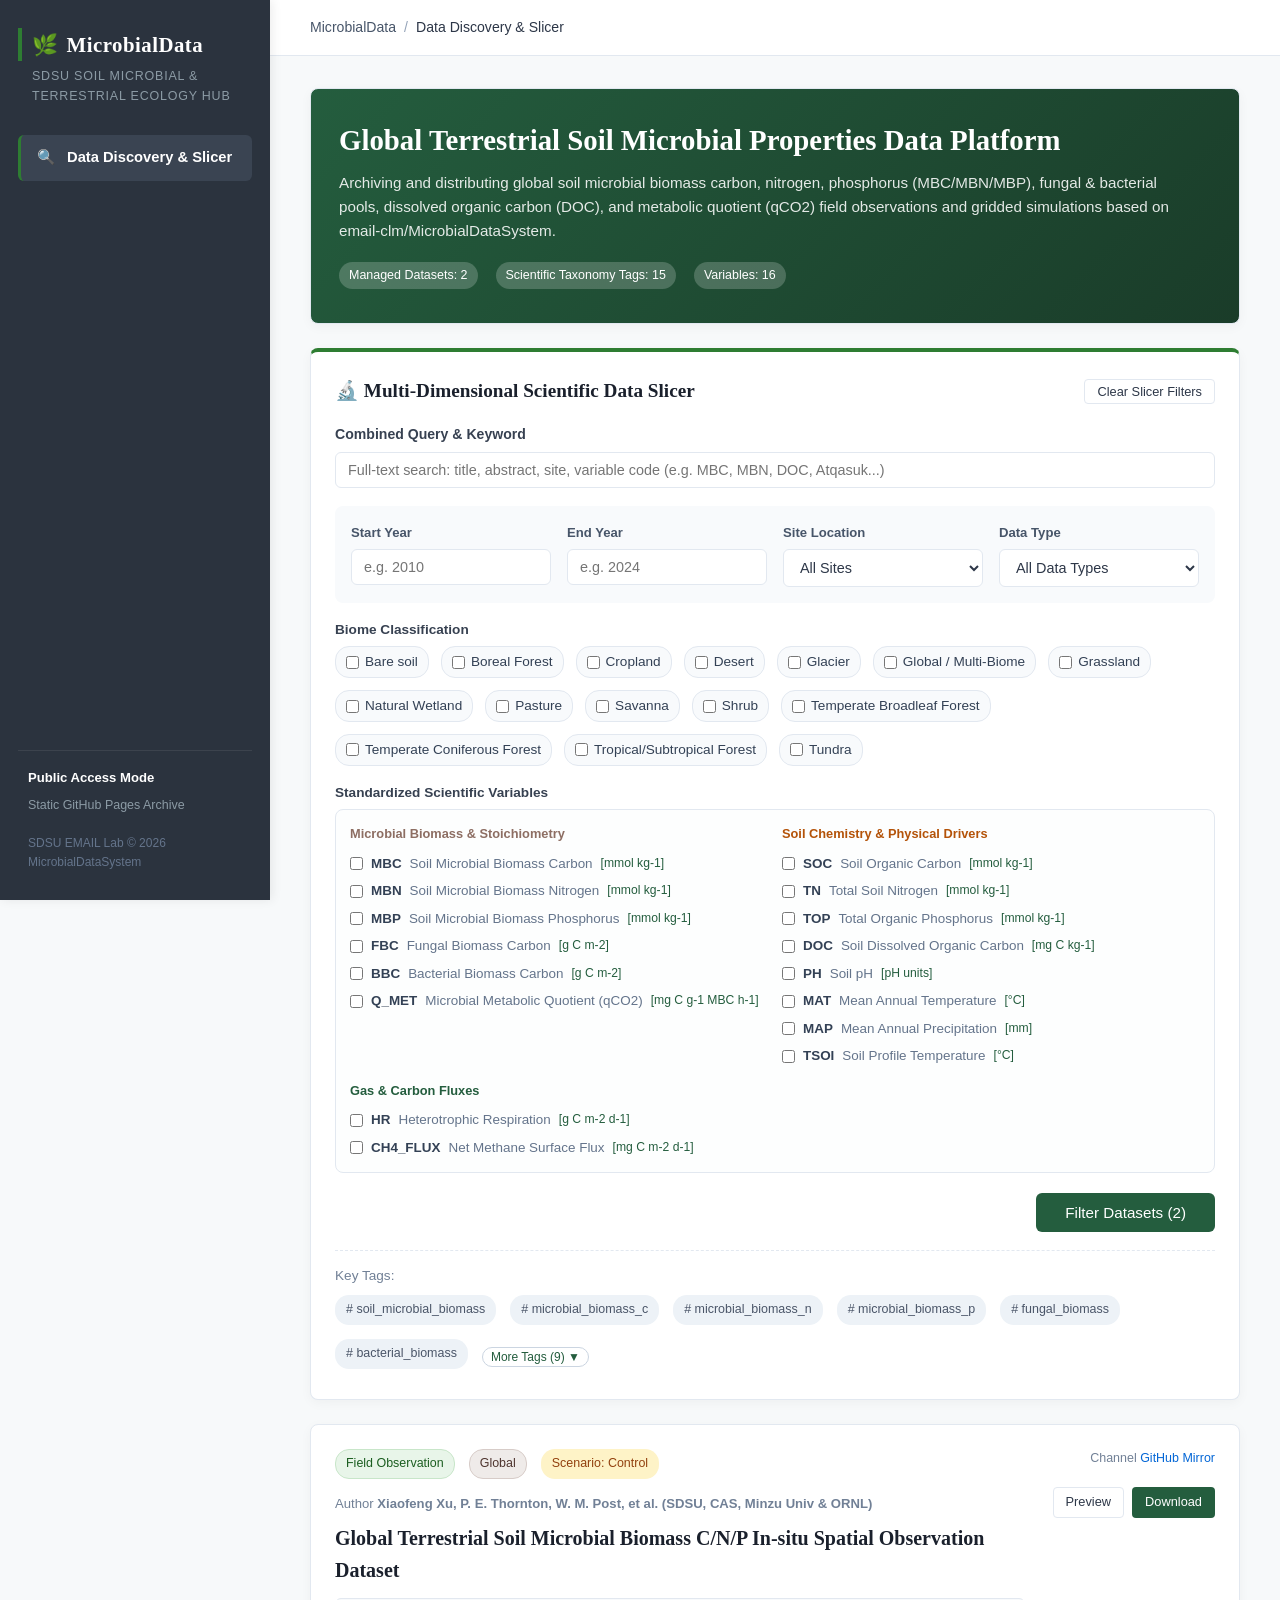
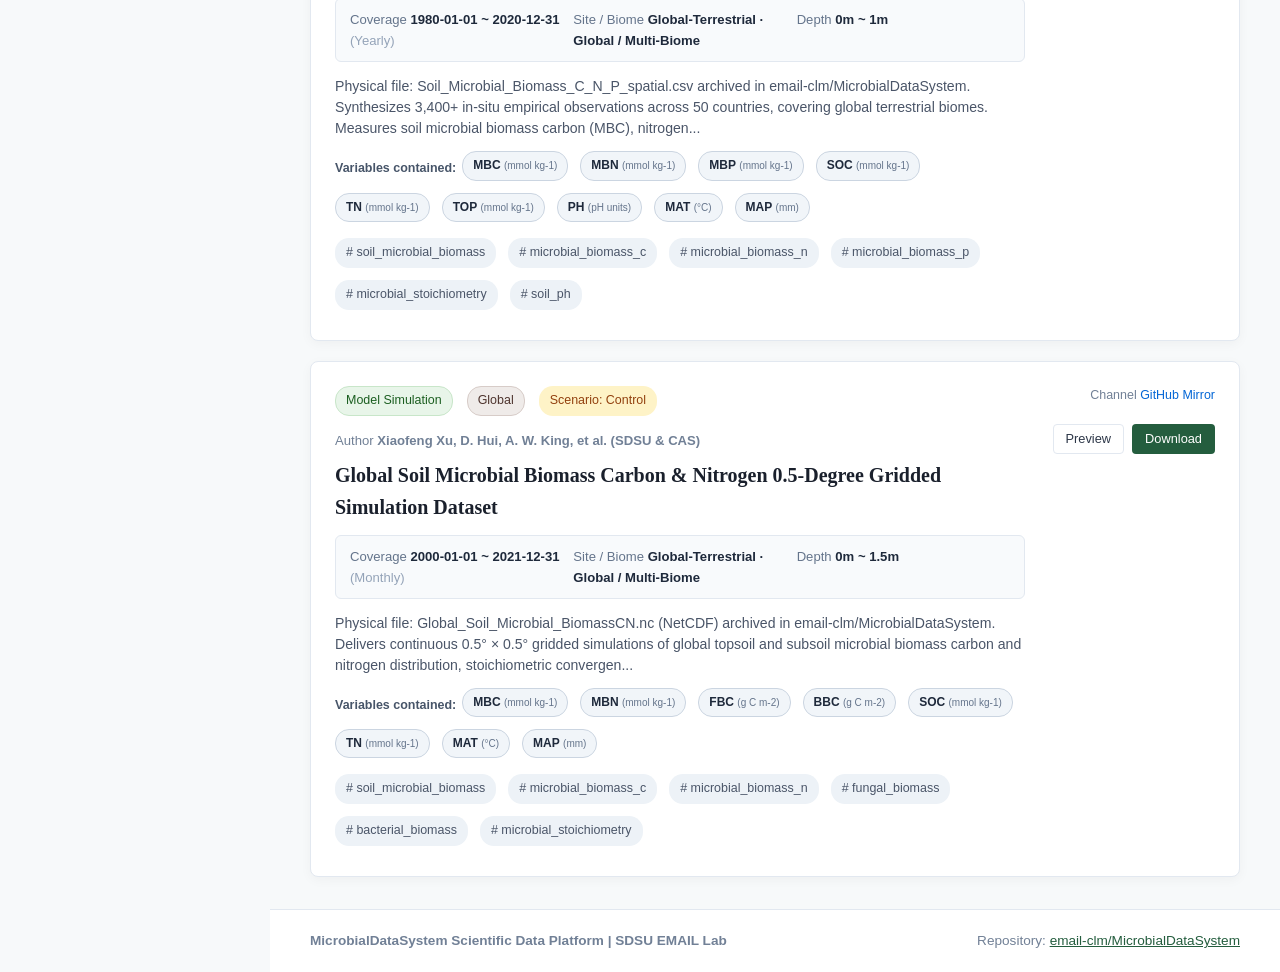
==== commit 2a66bcea: "refactor: keep only the Data Discovery & Slicer tab and remove header GitHub button" ====
--- a/docs/index.html
+++ b/docs/index.html
@@ -28,16 +28,6 @@
                     <span>🔍</span> Data Discovery & Slicer
                 </a>
             </li>
-            <li>
-                <a href="javascript:void(0);" style="opacity: 0.45; cursor: not-allowed; pointer-events: none; text-decoration: none;" title="Module undergoing maintenance (Disabled)">
-                    <span>📈</span> Interactive Diagnostics <small style="font-size: 0.68rem; background: rgba(255,255,255,0.12); padding: 1px 6px; border-radius: 4px; margin-left: 6px;">Disabled</small>
-                </a>
-            </li>
-            <li>
-                <a href="#/admin" id="navAdmin">
-                    <span>📊</span> Admin Dashboard & Telemetry
-                </a>
-            </li>
         </ul>
 
         <div class="sidebar-footer">
@@ -57,9 +47,6 @@
                 <a href="#/" style="color: inherit; text-decoration: none; font-weight: 500;">MicrobialData</a>
                 <span style="color: #94a3b8; margin: 0 2px;">/</span>
                 <span id="breadcrumbCurrent">Data Discovery & Slicer</span>
-            </div>
-            <div class="header-user-status">
-                <a href="https://github.com/email-clm/MicrobialDataSystem" target="_blank" class="btn btn-outline btn-sm">GitHub Repository ↗</a>
             </div>
         </header>
 
@@ -166,42 +153,6 @@
             <div id="viewDetail" class="page-view">
                 <div id="detailContent"></div>
             </div>
-
-            <!-- 3. VIEW: Admin Dashboard -->
-            <div id="viewAdmin" class="page-view">
-                <div style="display: flex; justify-content: space-between; align-items: center; margin-bottom: 24px; flex-wrap: wrap; gap: 12px;">
-                    <div>
-                        <h1 style="font-family: var(--font-serif); font-size: 1.5rem; color: #1a202c;">Catalogue Management & Collection Telemetry</h1>
-                        <p style="font-size: 0.88rem; color: var(--text-muted);">Live metadata on archived datasets, standardized variables, and scientific taxonomy.</p>
-                    </div>
-                </div>
-
-                <div class="stats-grid">
-                    <div class="stat-box">
-                        <div class="stat-label">Managed Datasets</div>
-                        <div class="stat-num" id="adminStatDatasets">2</div>
-                    </div>
-                    <div class="stat-box">
-                        <div class="stat-label">Managed Variables</div>
-                        <div class="stat-num" id="adminStatVariables" style="color: var(--primary);">16</div>
-                    </div>
-                    <div class="stat-box">
-                        <div class="stat-label">Active Subject Tags</div>
-                        <div class="stat-num" id="adminStatTags" style="color: var(--secondary);">15</div>
-                    </div>
-                </div>
-
-                <div style="display: grid; grid-template-columns: 3fr 2fr; gap: 24px;">
-                    <div class="card">
-                        <div class="card-title">Managed Variables by Scientific Category</div>
-                        <div id="adminTrendChart" style="width: 100%; height: 320px;"></div>
-                    </div>
-                    <div class="card">
-                        <div class="card-title">Archived Dataset Composition by Data Type</div>
-                        <div id="adminPurposeChart" style="width: 100%; height: 320px;"></div>
-                    </div>
-                </div>
-            </div>
         </main>
 
         <footer class="footer">
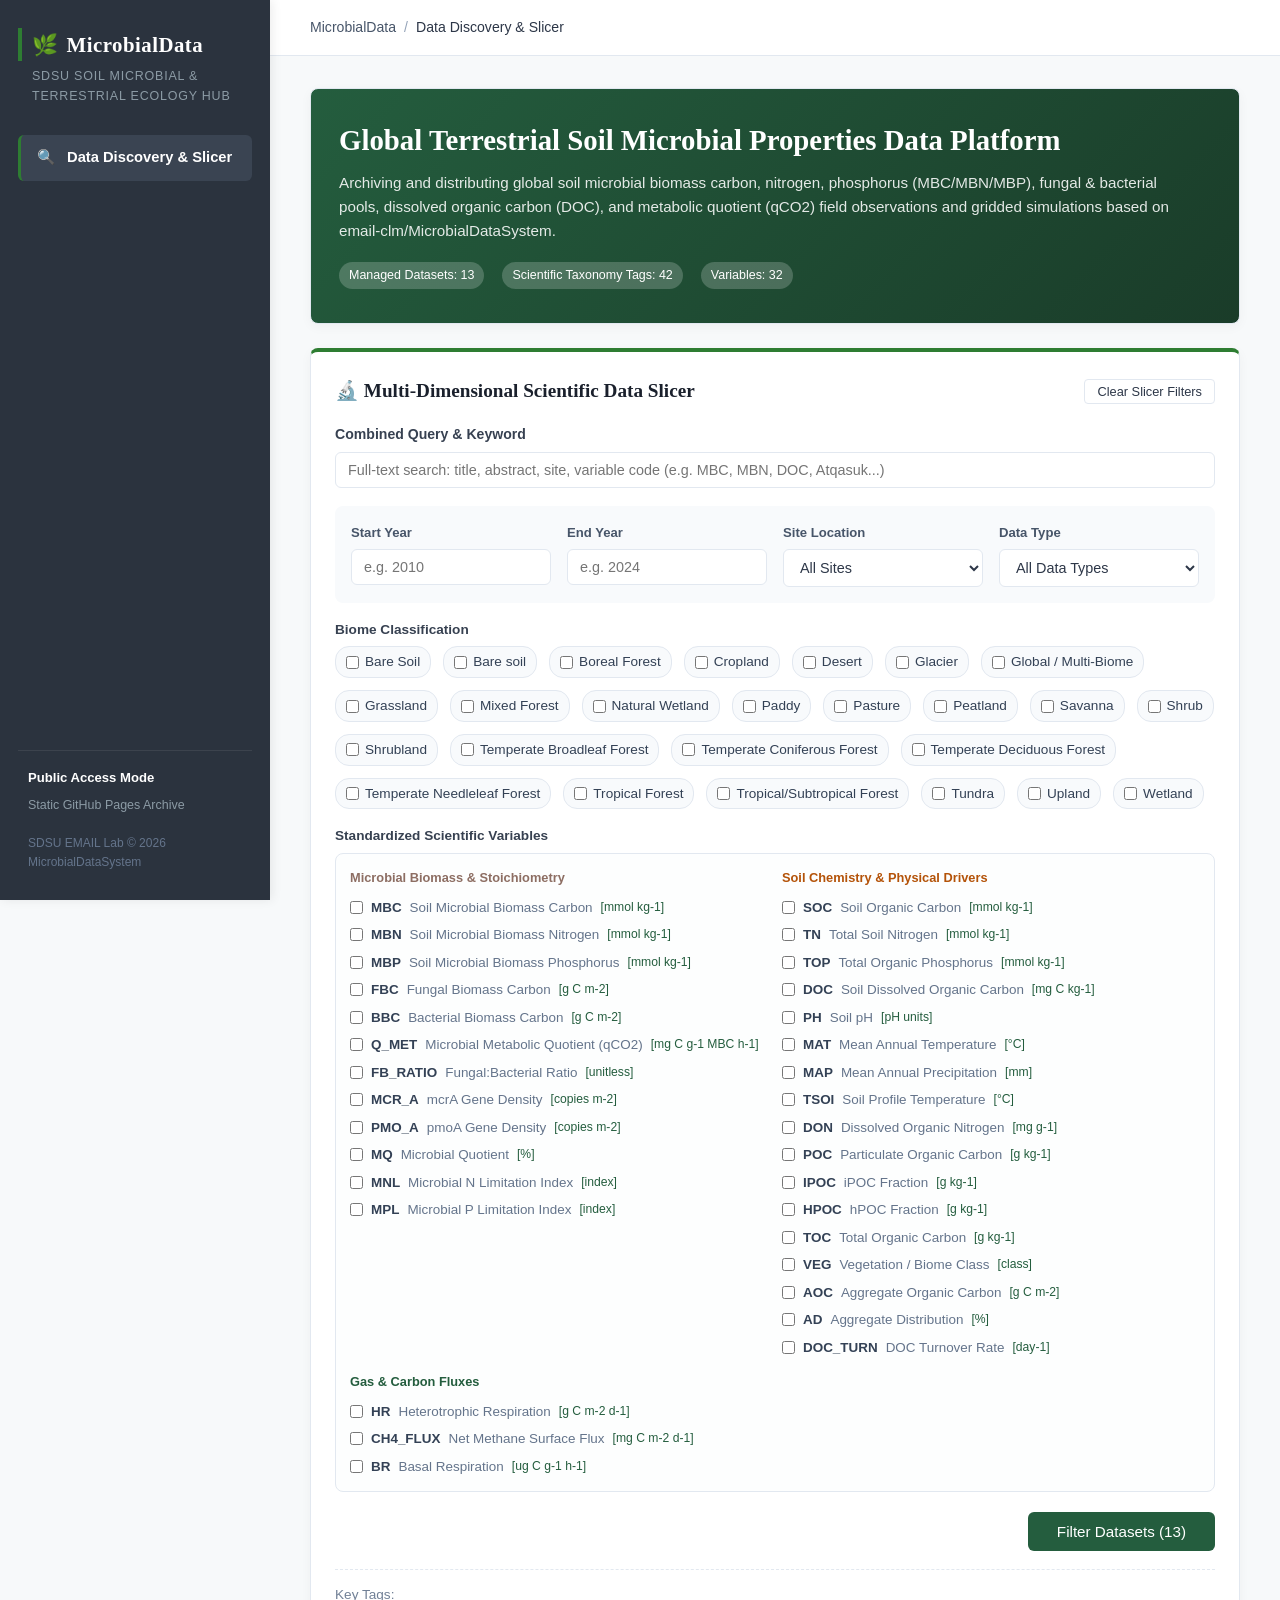
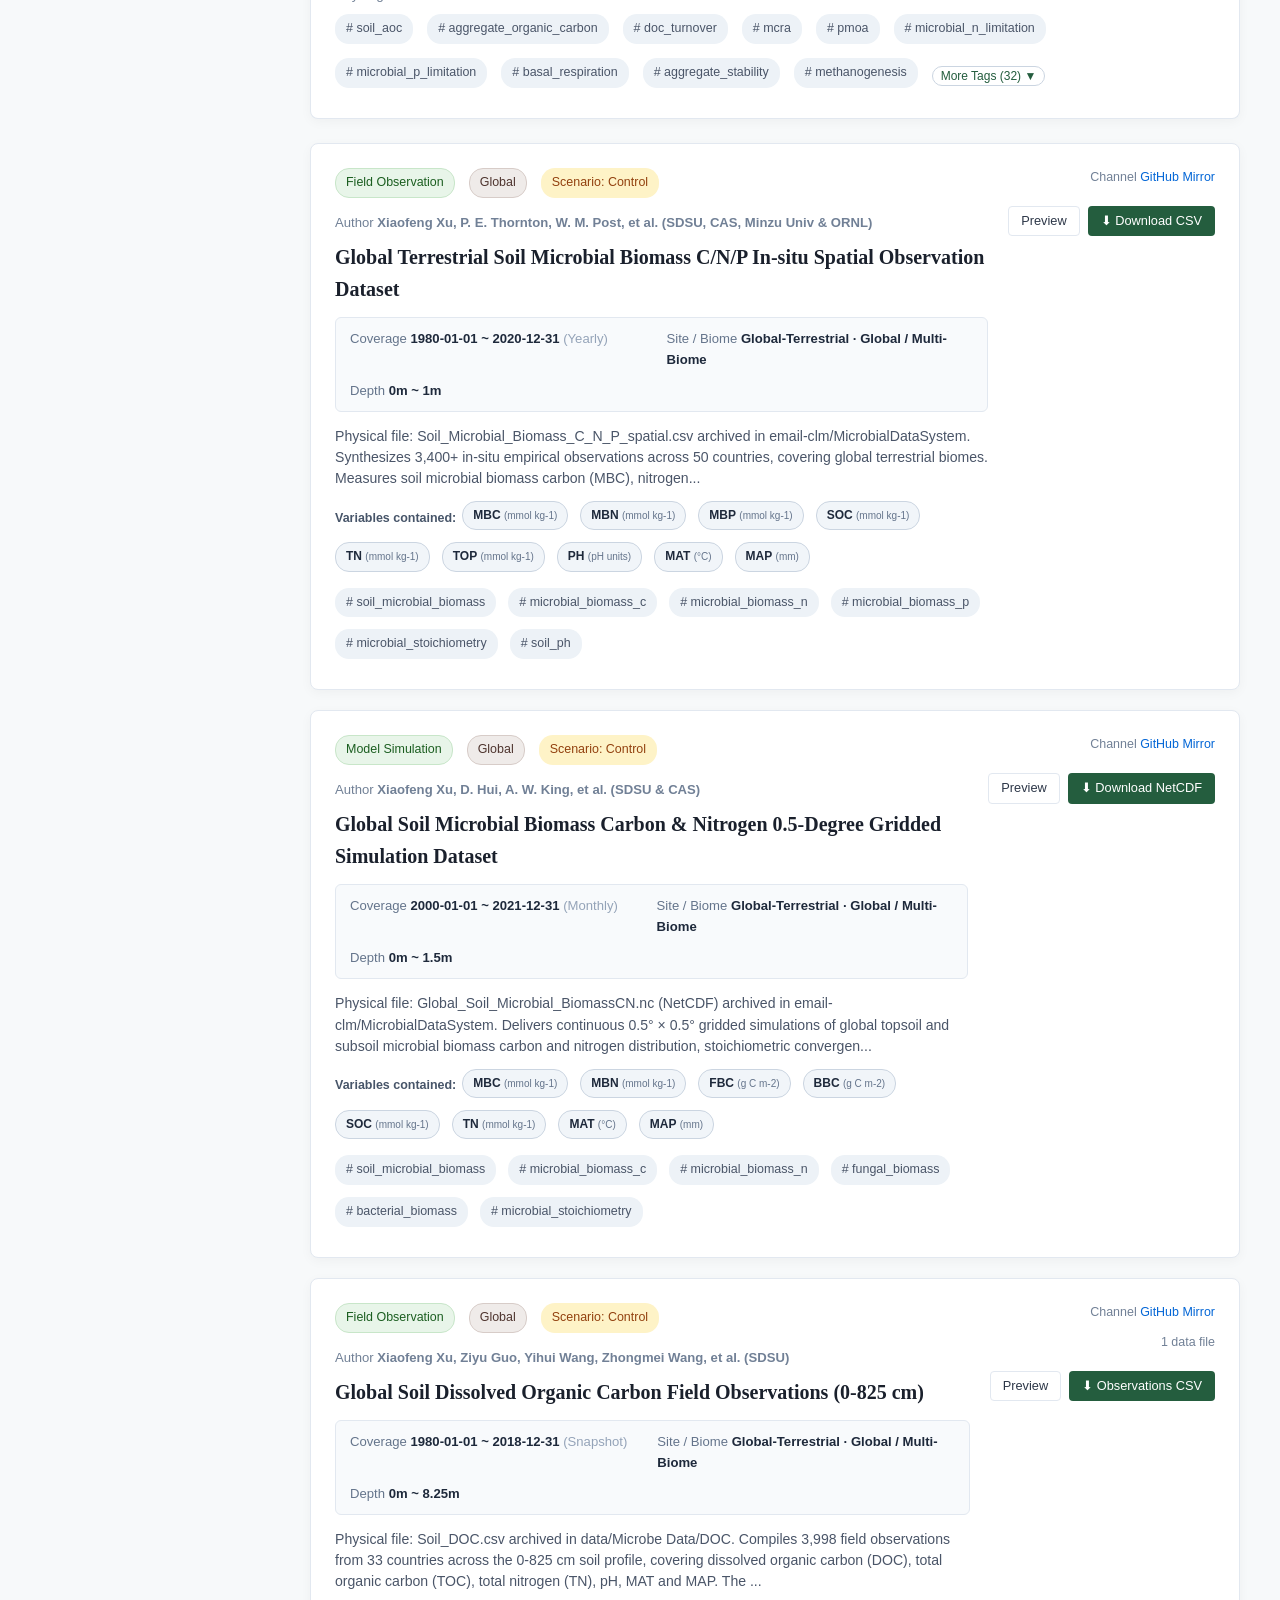
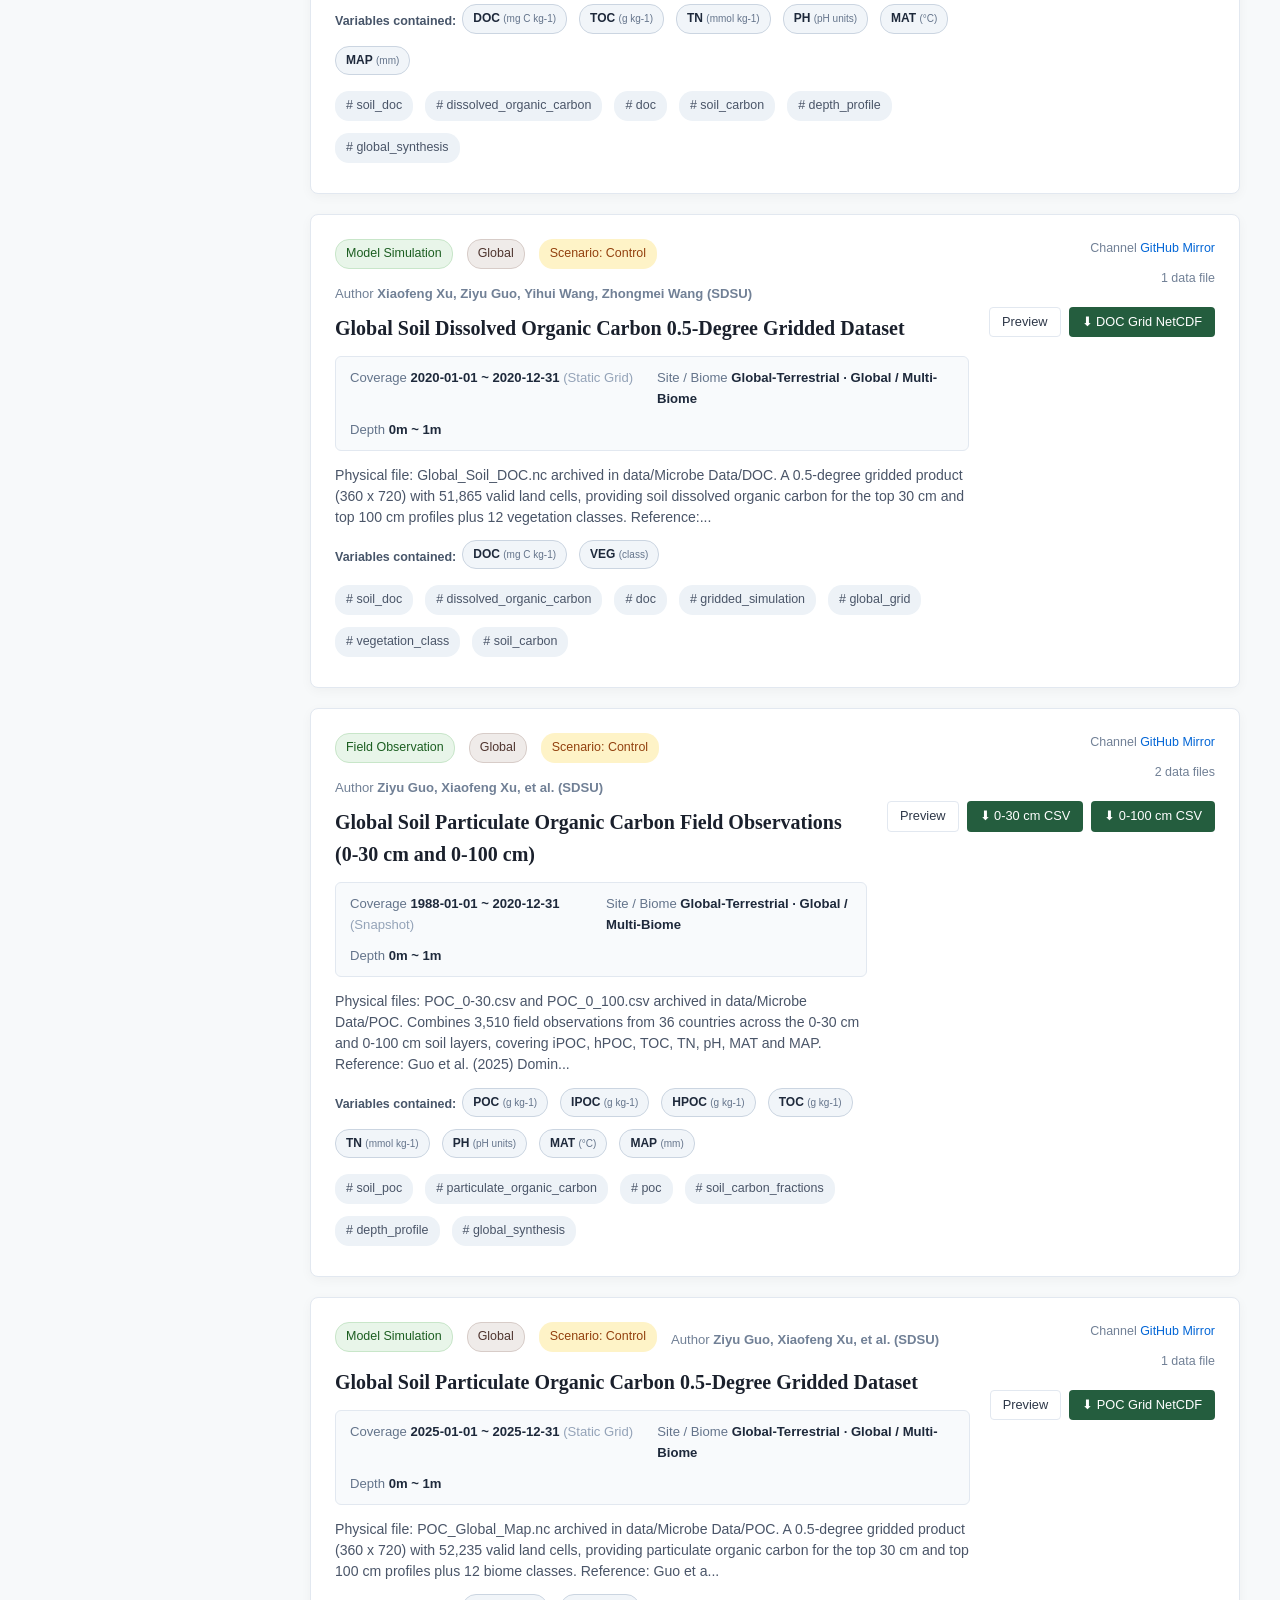
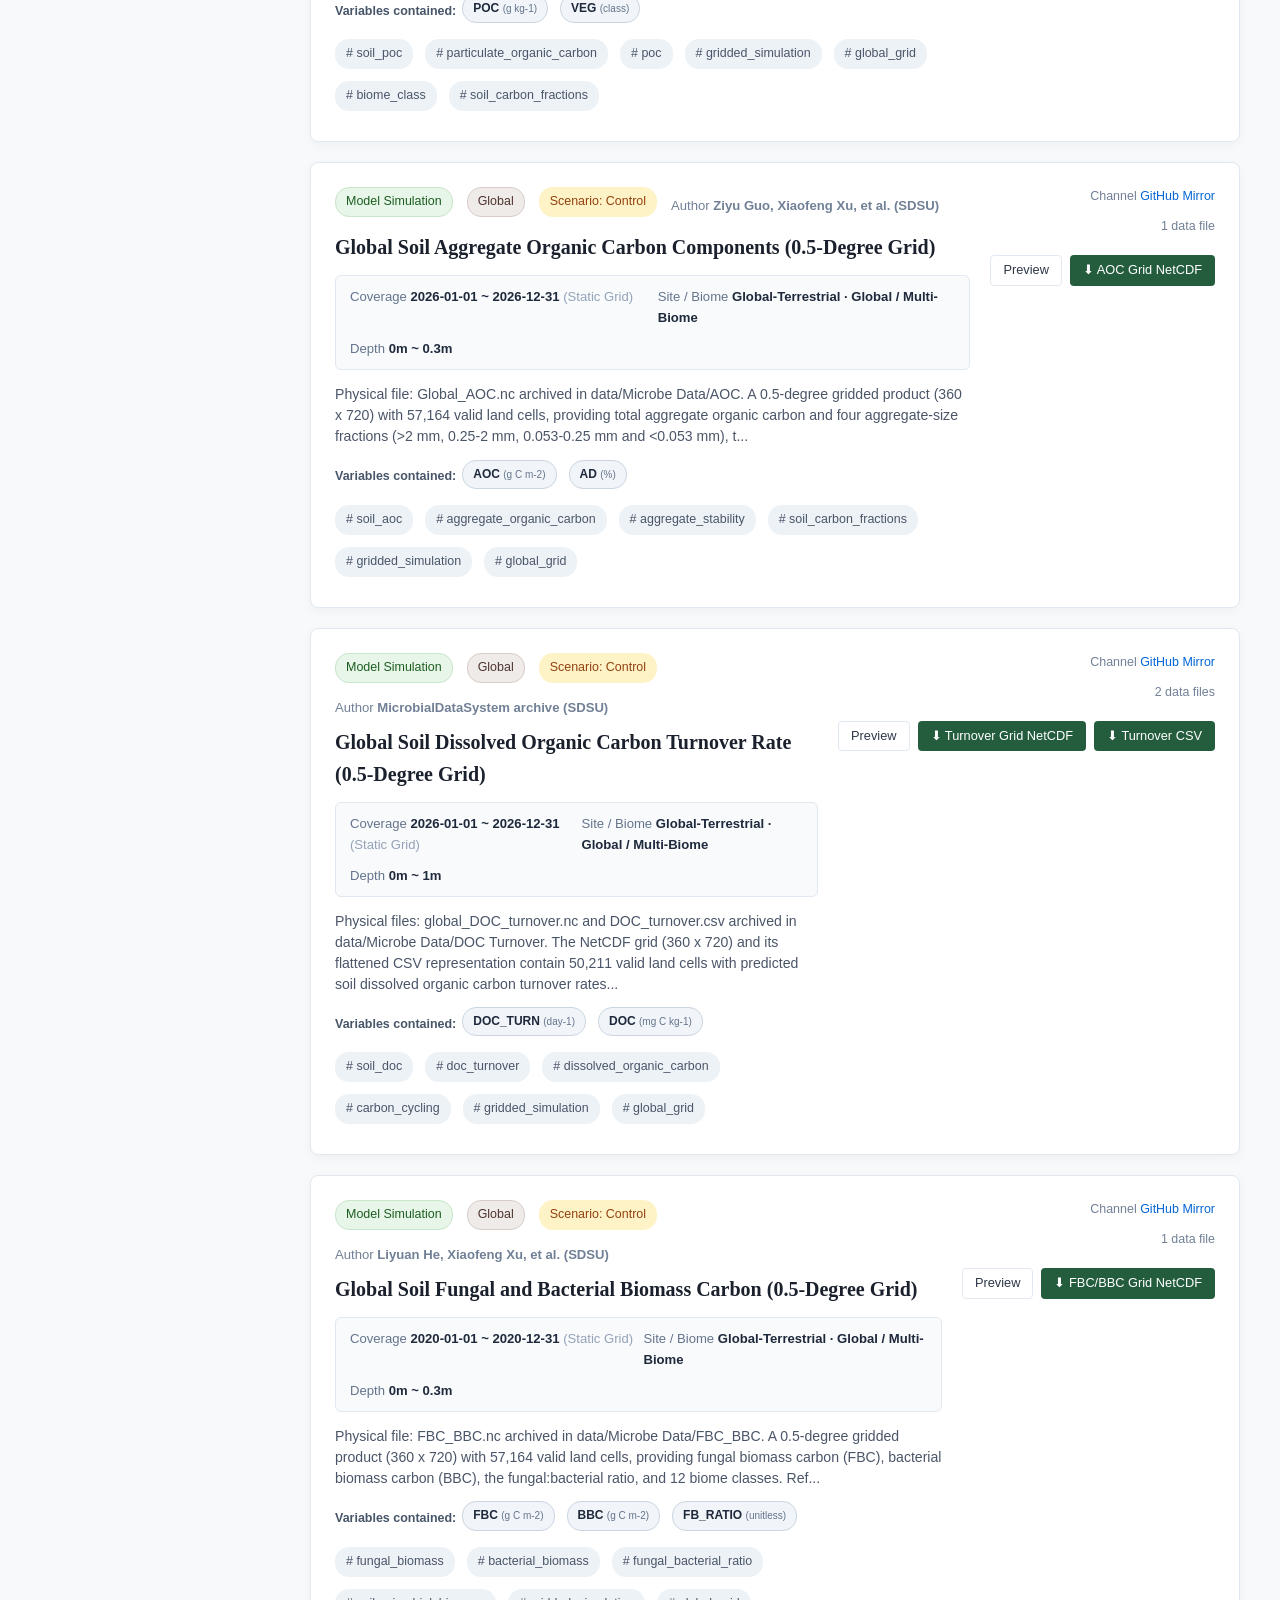
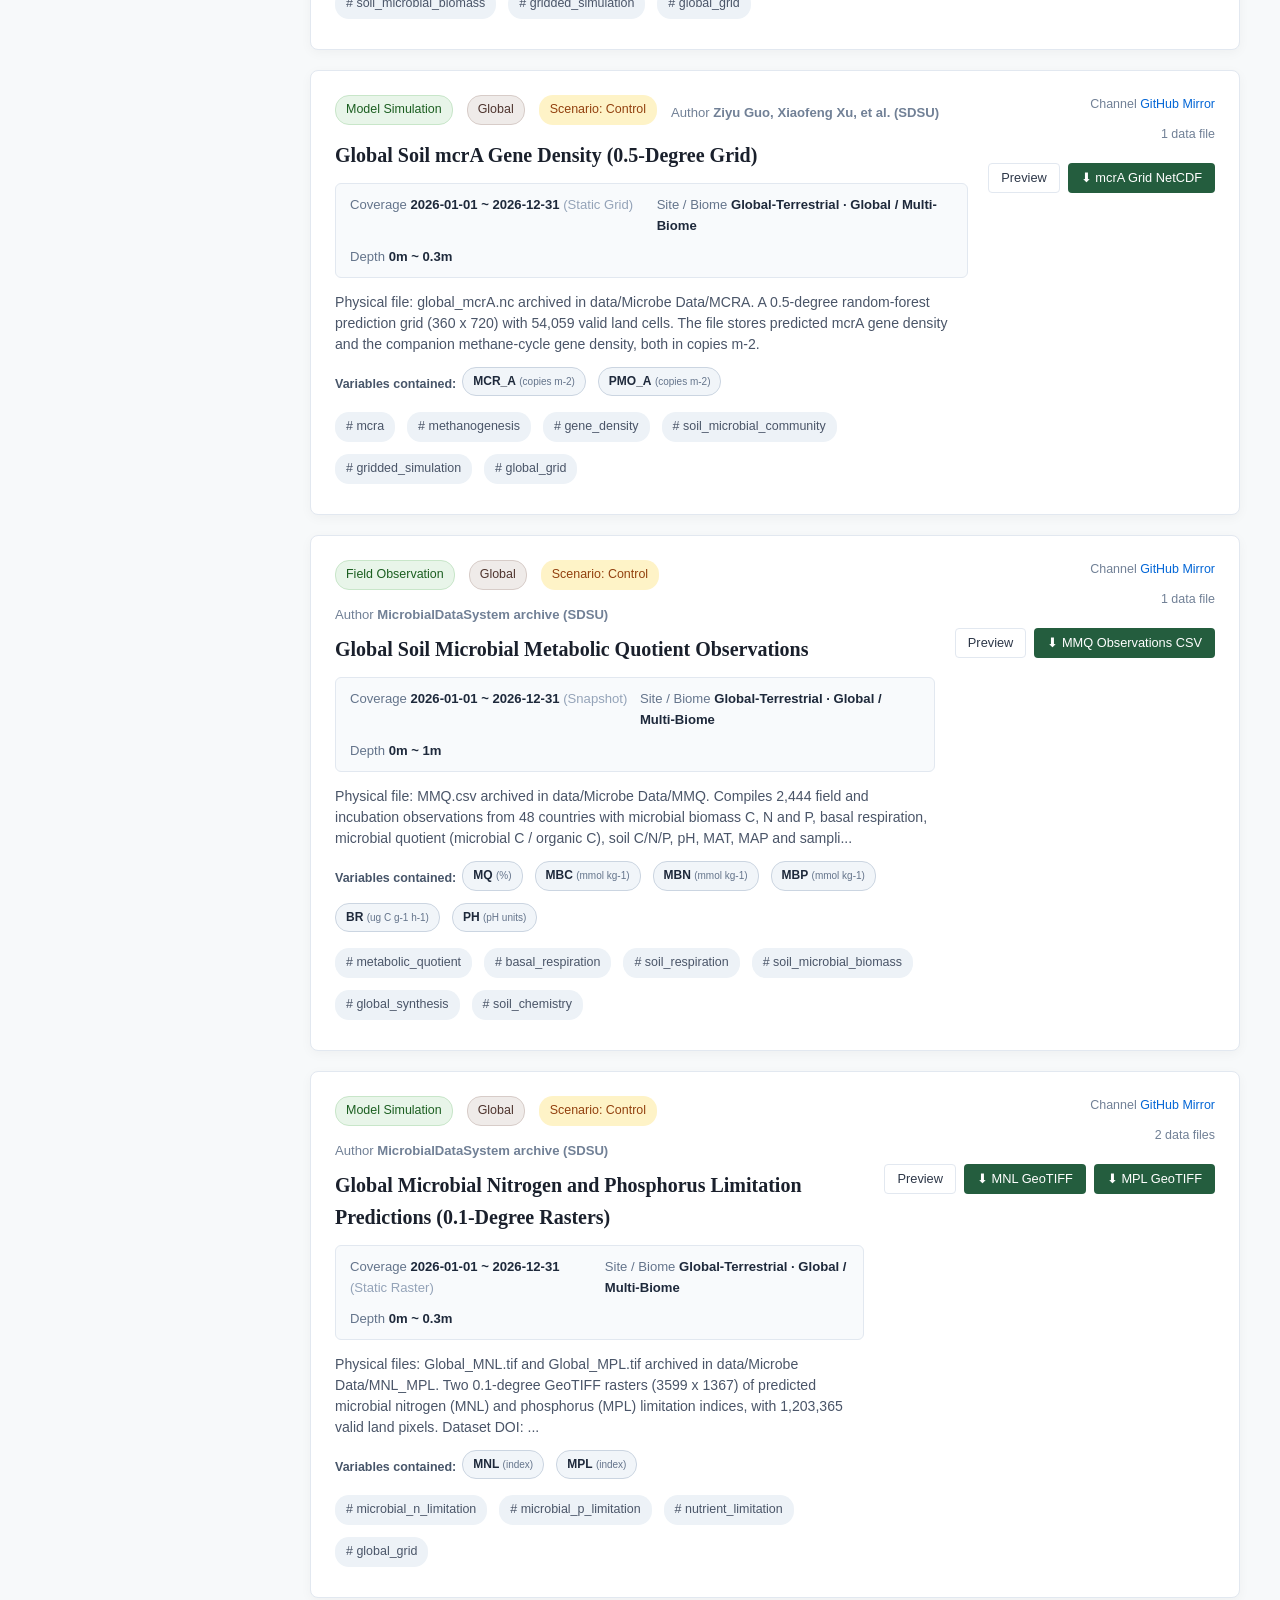
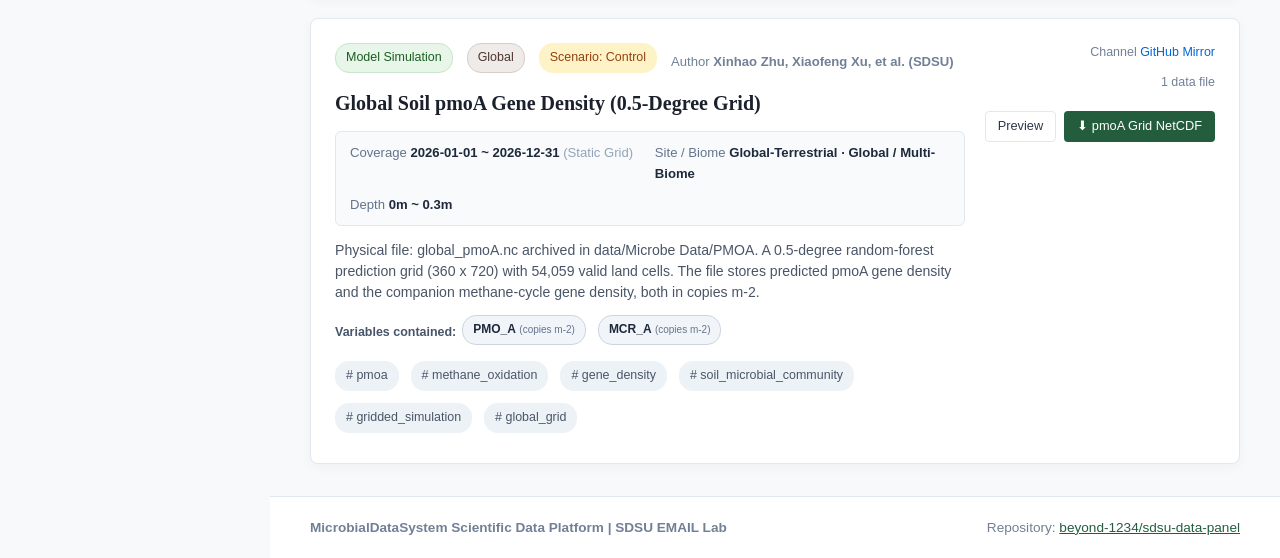
==== commit f4d59832: "refactor: make generated asset paths and footer links fork-relative" ====
--- a/docs/index.html
+++ b/docs/index.html
@@ -5,9 +5,17 @@
     <meta name="viewport" content="width=device-width, initial-scale=1.0">
     <title>Global Soil Microbial Data System (MicrobialDataSystem)</title>
     <link rel="icon" type="image/svg+xml" href="favicon.svg">
-    <link rel="stylesheet" href="assets/css/style.css">
+    <link id="appStyles" rel="stylesheet" href="assets/css/style.css">
+    <script>
+        /* Access timestamp used to bust stale browser/CDN caches for first-party assets. */
+        (function () {
+            var accessTs = Date.now();
+            window.__ACCESS_TS__ = accessTs;
+            var styles = document.getElementById('appStyles');
+            if (styles) styles.href = 'assets/css/style.css?t=' + accessTs;
+        })();
+    </script>
     <script src="assets/js/echarts.min.js"></script>
-    <script src="assets/js/data.js"></script>
     <style>
         .page-view { display: none; }
         .page-view.active { display: block; }
@@ -160,12 +168,26 @@
                 <strong>MicrobialDataSystem Scientific Data Platform | SDSU EMAIL Lab</strong>
             </div>
             <div>
-                Repository: <a href="https://github.com/email-clm/MicrobialDataSystem" target="_blank" style="color: var(--primary);">email-clm/MicrobialDataSystem</a>
+                Repository: <a id="footerRepoLink" href="https://github.com/beyond-1234/sdsu-data-panel" target="_blank" rel="noopener" style="color: var(--primary);">beyond-1234/sdsu-data-panel</a>
             </div>
         </footer>
     </div>
 
-    <!-- Static Application Script -->
-    <script src="assets/js/app.js"></script>
+    <!-- Static Application Scripts (loaded in order with the access timestamp) -->
+    <script>
+        (function () {
+            var accessTs = window.__ACCESS_TS__ || Date.now();
+            function loadScript(src, onDone) {
+                var script = document.createElement('script');
+                script.src = src + '?t=' + accessTs;
+                script.onload = onDone;
+                script.onerror = onDone;
+                document.body.appendChild(script);
+            }
+            loadScript('assets/js/data.js', function () {
+                loadScript('assets/js/app.js');
+            });
+        })();
+    </script>
 </body>
 </html>
